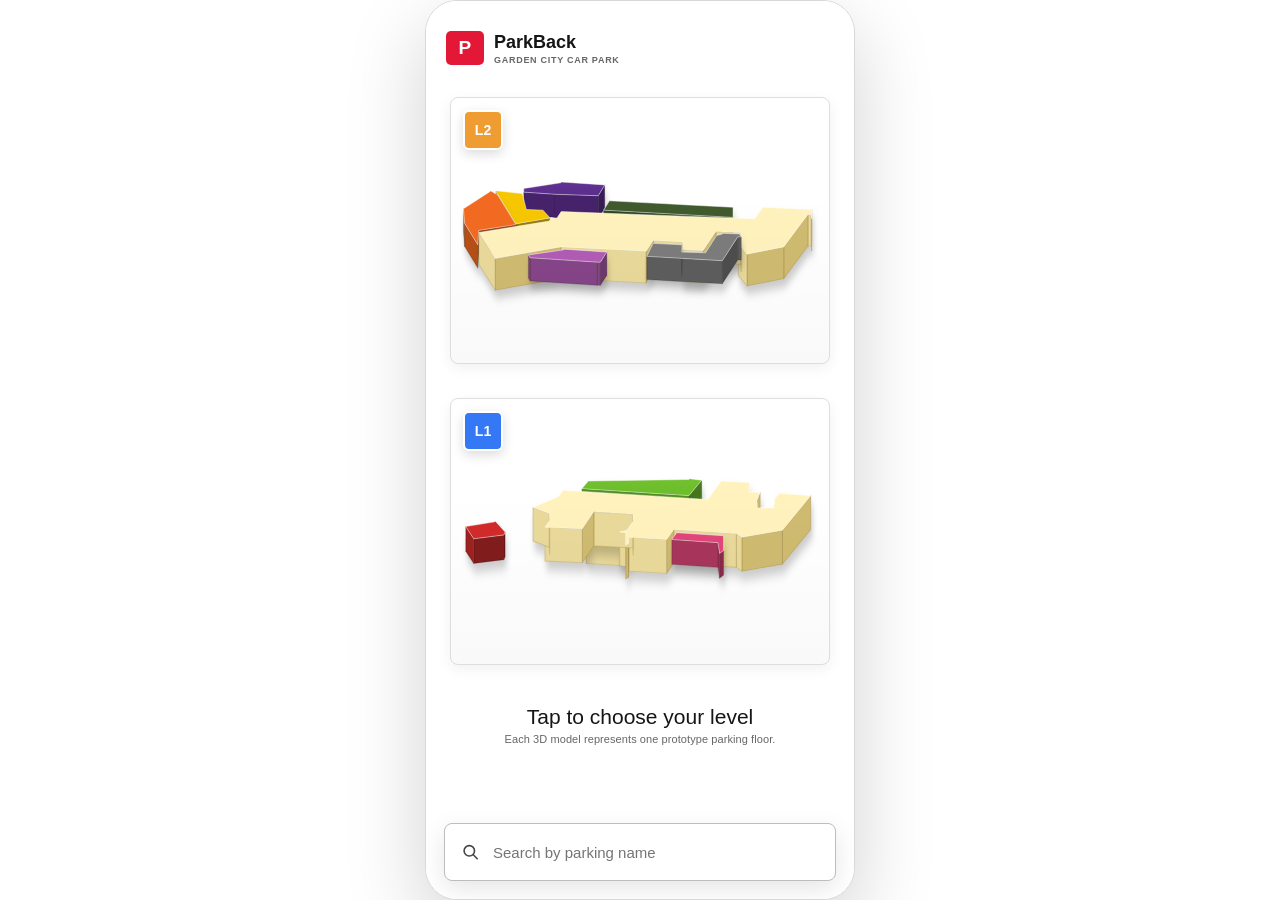
==== codex version/ParkBack_Garden_City_Prototype.html @ f260f964 "Update ParkBack Codex prototype" ====
<!doctype html>
<html lang="en">
<head>
  <meta charset="utf-8">
  <meta name="viewport" content="width=device-width, initial-scale=1, viewport-fit=cover">
  <meta name="theme-color" content="#e31837">
  <title>ParkBack — Garden City Prototype</title>
  <style>
    :root {
      --green: #161616;
      --green-2: #333333;
      --lime: #e31837;
      --ink: #161616;
      --muted: #666666;
      --paper: #ffffff;
      --map: #eeeeec;
      --card: #ffffff;
      --line: rgba(0,0,0,.13);
      --blue: #3478f6;
      --amber: #ef9d32;
      --shadow: 0 8px 24px rgba(0,0,0,.10);
      /* Tokens shared with the completed index map/model renderer. */
      --red: #e31837;
      --on-red: #ffffff;
      --ink-2: #666666;
      --ink-3: #929292;
      --sunk: #eeeeec;
      --hair: rgba(0,0,0,.16);
      --rule: #161616;
      --tap: 52px;
      --r: 5px;
      --floor: #d7d1c5;
      --floor-side-1: #c2bbad;
      --floor-side-2: #9e9687;
      --bldg: #fff7d7;
      --bldg-side-1: #eadfae;
      --bldg-side-2: #cdbf80;
      --shade: #5b5345;
      --edge: rgba(255,255,255,.65);
    }

    * { box-sizing: border-box; }
    html, body { margin: 0; min-height: 100%; }
    body {
      min-height: 100vh;
      min-height: 100dvh;
      display: grid;
      place-items: center;
      overflow: hidden;
      background: #ffffff;
      color: var(--ink);
      font-family: "Helvetica Neue", Helvetica, Arial, sans-serif;
      font-weight: 400;
      letter-spacing: .005em;
    }
    button, input { font: inherit; }
    button { color: inherit; -webkit-tap-highlight-color: transparent; }
    button:focus-visible, input:focus-visible { outline: 3px solid rgba(227,24,55,.28); outline-offset: 2px; }
    [hidden] { display: none !important; }

    .phone {
      position: relative;
      width: min(430px, 100vw);
      height: min(900px, 100vh);
      height: min(900px, 100dvh);
      overflow: hidden;
      isolation: isolate;
      border: 1px solid #d8d8d8;
      border-radius: 32px;
      background: var(--paper);
      box-shadow: 0 28px 80px rgba(0,0,0,.18);
    }

    .status-bar {
      position: absolute;
      z-index: 30;
      inset: 0 0 auto;
      height: 39px;
      padding: 11px 22px 0;
      display: flex;
      justify-content: space-between;
      color: var(--ink);
      font-size: 12px;
      font-weight: 600;
      pointer-events: none;
    }
    .status-icons { display: flex; align-items: center; gap: 6px; }
    .signal { width: 15px; height: 9px; border-left: 2px solid currentColor; border-bottom: 2px solid currentColor; transform: skew(-20deg); }
    .battery { position: relative; width: 20px; height: 10px; border: 1.5px solid currentColor; border-radius: 3px; }
    .battery::before { content: ""; position: absolute; inset: 2px; border-radius: 1px; background: currentColor; }
    .battery::after { content: ""; position: absolute; right: -3px; top: 2px; width: 2px; height: 4px; border-radius: 0 2px 2px 0; background: currentColor; }

    .view {
      position: absolute;
      inset: 0;
      opacity: 0;
      pointer-events: none;
      transform: translateX(18px);
      transition: opacity .28s ease, transform .38s cubic-bezier(.22,.8,.24,1);
    }
    .view.active, .view.is-on { z-index: 2; opacity: 1; pointer-events: auto; transform: none; }

    /* Screen 1 — the sketch's two large, stacked image divs. */
    .home-view {
      background: #ffffff;
    }
    .home-header {
      position: absolute;
      z-index: 4;
      top: 14px;
      left: 20px;
      right: 20px;
      height: 66px;
      display: flex;
      align-items: center;
      justify-content: space-between;
    }
    .brand { display: flex; align-items: center; gap: 10px; }
    .brand-mark { width: 38px; height: 34px; display: grid; place-items: center; border-radius: 5px; background: var(--lime); color: #fff; font-size: 19px; font-weight: 700; }
    .brand strong, .brand small { display: block; }
    .brand strong { color: var(--green); font-size: 18px; font-weight: 600; letter-spacing: 0; }
    .brand small { margin-top: 2px; color: var(--muted); font-size: 9px; font-weight: 600; letter-spacing: .08em; text-transform: uppercase; }
    .saved-home {
      max-width: 150px;
      padding: 7px 10px;
      overflow: hidden;
      border: 1px solid #dedede;
      border-radius: 4px;
      background: #f4f4f4;
      color: #333;
      font-size: 10px;
      font-weight: 600;
      text-overflow: ellipsis;
      white-space: nowrap;
    }

    .level-stack {
      position: absolute;
      top: 96px;
      right: 24px;
      bottom: 234px;
      left: 24px;
      display: grid;
      grid-template-rows: 1fr 1fr;
      gap: 34px;
    }
    .level-card {
      position: relative;
      min-height: 0;
      overflow: hidden;
      border: 1px solid #dedede;
      border-radius: 8px;
      background: #ffffff;
      box-shadow: 0 4px 14px rgba(0,0,0,.06);
      cursor: pointer;
      transition: transform .2s ease, border-color .2s ease, box-shadow .2s ease;
    }
    .level-card::after {
      content: "";
      position: absolute;
      inset: 0;
      background: linear-gradient(180deg, rgba(255,255,255,.25), transparent 35%, rgba(0,0,0,.025));
      pointer-events: none;
    }
    .level-card:active { transform: scale(.985); }
    .level-card.selected {
      border-color: var(--lime);
      box-shadow: 0 0 0 2px var(--lime), 0 8px 20px rgba(0,0,0,.10);
      transform: translateY(-2px);
    }
    .level-model {
      position: absolute;
      left: 0;
      width: 100%;
      overflow: visible;
      transform: translateY(0);
      transition: transform .25s ease;
    }
    .level-card[data-floor="L2"] .level-model { top: 20%; height: 64%; }
    .level-card[data-floor="L1"] .level-model { top: 17%; height: 64%; }
    .level-card:hover .level-model, .level-card.selected .level-model { transform: translateY(-3px); }
    .model-shadow { fill: rgba(0,0,0,.10); filter: blur(5px); }
    .model-slab .top { fill: var(--top); stroke: rgba(0,0,0,.20); stroke-width: 1.3; stroke-linejoin: round; vector-effect: non-scaling-stroke; }
    .model-slab .front { fill: var(--front); stroke: rgba(0,0,0,.17); stroke-width: 1.1; stroke-linejoin: round; vector-effect: non-scaling-stroke; }
    .model-slab .side { fill: var(--side); stroke: rgba(0,0,0,.17); stroke-width: 1.1; stroke-linejoin: round; vector-effect: non-scaling-stroke; }
    .model-building .top { fill: #fff2bd; stroke: rgba(157,126,34,.24); }
    .model-building .front { fill: #e9d99a; stroke: rgba(130,102,25,.22); }
    .model-building .side { fill: #cfbb70; stroke: rgba(112,86,20,.22); }
    .level-model .top { stroke: var(--edge); stroke-width: .7; stroke-linejoin: round; vector-effect: non-scaling-stroke; }
    .level-model .wall { stroke: none; }
    .level-label {
      position: absolute;
      z-index: 2;
      top: 12px;
      left: 12px;
      display: block;
    }
    .level-code { width: 40px; height: 40px; display: grid; place-items: center; border: 2px solid #fff; border-radius: 6px; color: #fff; box-shadow: 0 4px 12px rgba(0,0,0,.14); font-size: 14px; font-weight: 700; }
    .level-card[data-floor="L1"] .level-code { background: var(--blue); }
    .level-card[data-floor="L2"] .level-code { background: var(--amber); }
    .choose-copy {
      position: absolute;
      right: 24px;
      bottom: 154px;
      left: 24px;
      text-align: center;
    }
    .choose-copy strong { display: block; color: var(--green); font-size: 21px; font-weight: 500; letter-spacing: 0; }
    .choose-copy span { display: block; margin-top: 4px; color: var(--muted); font-size: 11px; }

    .search-dock {
      position: absolute;
      z-index: 8;
      right: 18px;
      bottom: calc(18px + env(safe-area-inset-bottom));
      left: 18px;
    }
    .search-box { position: relative; }
    .search-box svg { position: absolute; z-index: 2; top: 50%; left: 17px; transform: translateY(-50%); color: #444; pointer-events: none; }
    .search-box input {
      width: 100%;
      height: 58px;
      padding: 0 52px 0 48px;
      border: 1px solid #bdbdbd;
      border-radius: 8px;
      outline: 0;
      background: #fff;
      color: var(--ink);
      box-shadow: var(--shadow);
      font-size: 15px;
    }
    .search-box input:focus { border-color: var(--lime); box-shadow: 0 0 0 2px rgba(227,24,55,.14); }
    .search-box input::-webkit-search-cancel-button,
    .search-box input::-webkit-search-decoration {
      display: none;
      -webkit-appearance: none;
      appearance: none;
    }
    .clear-search {
      position: absolute;
      z-index: 3;
      top: 11px;
      right: 11px;
      width: 36px;
      height: 36px;
      border: 0;
      border-radius: 4px;
      background: #efefef;
      color: #555;
      font-size: 20px;
      cursor: pointer;
    }
    .search-results {
      position: absolute;
      right: 0;
      bottom: 68px;
      left: 0;
      display: grid;
      gap: 7px;
      padding: 9px;
      border: 1px solid #d6d6d6;
      border-radius: 8px;
      background: #fff;
      box-shadow: var(--shadow);
    }
    .search-result {
      min-height: 52px;
      padding: 8px 11px;
      display: flex;
      align-items: center;
      gap: 10px;
      border: 0;
      border-radius: 4px;
      background: #f5f5f5;
      text-align: left;
      cursor: pointer;
    }
    .result-code { width: 34px; height: 34px; display: grid; place-items: center; border-radius: 4px; color: #fff; font-size: 11px; font-weight: 700; }
    .search-result[data-floor="L1"] .result-code { background: var(--blue); }
    .search-result[data-floor="L2"] .result-code { background: var(--amber); }
    .search-result strong, .search-result small { display: block; }
    .search-result strong { font-size: 12px; }
    .search-result small { margin-top: 2px; color: var(--muted); font-size: 9px; }
    .no-result { margin: 0; padding: 12px; color: var(--muted); text-align: center; font-size: 11px; }

    /* Screen 2 — large map, floating parking info, compact confirm area. */
    .map-view { background: var(--map); }
    .map-canvas { position: absolute; inset: 0 0 104px; overflow: hidden; background: #eeeeec; }
    .map-canvas::before {
      content: "";
      position: absolute;
      inset: -25%;
      opacity: .35;
      background-image: linear-gradient(rgba(96,117,122,.17) 1px, transparent 1px), linear-gradient(90deg, rgba(96,117,122,.17) 1px, transparent 1px);
      background-size: 36px 36px;
      transform: rotate(-6deg);
    }
    .floor-plan-slot {
      position: absolute;
      z-index: 2;
      top: 130px;
      right: 18px;
      left: 18px;
      aspect-ratio: 4 / 3;
      overflow: hidden;
      border: 1px solid #c9cecc;
      border-radius: 8px;
      background: #e9e8e3;
      box-shadow: 0 8px 22px rgba(0,0,0,.10);
      height: min(390px, 45vh);
      aspect-ratio: auto !important;
    }
    .floor-plan-slot.is-plan {
      background-color: #f3f4f2;
      background-image:
        linear-gradient(rgba(130,139,137,.13) 1px, transparent 1px),
        linear-gradient(90deg, rgba(130,139,137,.13) 1px, transparent 1px),
        linear-gradient(rgba(130,139,137,.07) 1px, transparent 1px),
        linear-gradient(90deg, rgba(130,139,137,.07) 1px, transparent 1px);
      background-size: 88px 88px, 88px 88px, 22px 22px, 22px 22px;
    }
    .detail-plan.is-plan { background: #fff; }
    .floor-plan-slot.is-plan .empty, .detail-plan.is-plan .empty { display: none; }
    .floor-plan-slot > img, .detail-plan > img { position: absolute; inset: 0; width: 100%; height: 100%; object-fit: fill; }
    .floor-plan-slot .empty, .detail-plan .empty {
      position: absolute;
      inset: 0;
      padding: 14px;
      display: flex;
      flex-direction: column;
      justify-content: flex-end;
      color: #777a78;
      background-image: linear-gradient(#fff 1px, transparent 1px), linear-gradient(90deg, #fff 1px, transparent 1px);
      background-size: 26px 26px;
    }
    .floor-plan-slot .empty span, .floor-plan-slot .empty small, .detail-plan .empty span, .detail-plan .empty small { display: block; }
    .floor-plan-slot .empty span, .detail-plan .empty span { font-size: 13px; font-weight: 600; }
    .floor-plan-slot .empty small, .detail-plan .empty small { margin-top: 2px; font-size: 10px; }
    .floor-plan-slot .overlay, .detail-plan .overlay { position: absolute; inset: 0; }
    .level-note { position: absolute; z-index: 3; top: 465px; right: 18px; left: 18px; margin: 0; color: var(--muted); font-size: 11px; }

    .zone { position: absolute; border: 3px solid var(--lime); border-radius: 4px; background: rgba(227,24,55,.035); }
    .zone b { position: absolute; top: 100%; left: -3px; margin-top: 4px; padding: 3px 7px; border-radius: 3px; background: var(--lime); color: #fff; font-size: 9px; font-weight: 700; white-space: nowrap; }
    .pin { position: absolute; z-index: 6; width: 0; height: 0; }
    .pin-body { position: absolute; top: 0; left: 0; display: flex; flex-direction: column; align-items: center; transform: translate(-50%,-100%); }
    .pin-body[role="button"] { cursor: pointer; }
    .pin-head { width: 27px; height: 27px; display: grid; place-items: center; border: 4px solid #fff; border-radius: 50%; background: var(--lime); box-shadow: 0 5px 18px rgba(0,0,0,.25); }
    .pin-head::after { content: ""; width: 6px; height: 6px; border-radius: 50%; background: #fff; }
    .pin-stem { width: 0; height: 0; margin-top: -2px; border-right: 6px solid transparent; border-left: 6px solid transparent; border-top: 11px solid var(--lime); }
    .callout { position: absolute; bottom: calc(100% + 9px); left: 50%; width: 205px; padding: 8px; display: flex; align-items: center; gap: 8px; transform: translateX(-50%); border: 1px solid #ccc; border-radius: 7px; background: #fff; box-shadow: var(--shadow); text-align: left; }
    .callout::after { content: ""; position: absolute; bottom: -6px; left: 50%; width: 10px; height: 10px; transform: translateX(-50%) rotate(45deg); border-right: 1px solid #ccc; border-bottom: 1px solid #ccc; background: #fff; }
    .callout.to-right { left: 0; transform: none; } .callout.to-right::after { left: 8px; transform: rotate(45deg); }
    .callout.to-left { right: 0; left: auto; transform: none; } .callout.to-left::after { right: 8px; left: auto; transform: rotate(45deg); }
    .callout.tight { width: auto; padding: 5px 10px; white-space: nowrap; }
    .callout b, .callout small { display: block; } .callout b { font-size: 12px; font-weight: 600; } .callout small { color: var(--muted); font-size: 9px; }
    .thumb { width: 46px; height: 46px; flex: none; padding: 3px; display: grid; place-items: center; overflow: hidden; border: 1px solid #d3d3d3; border-radius: 5px; background: #eee; color: #777; text-align: center; font-size: 8px; line-height: 1.15; }
    .thumb img { width: 100%; height: 100%; object-fit: cover; }
    .pin-body.drop { animation: indexPinDrop .5s cubic-bezier(.2,.7,.3,1.15) both; }
    @keyframes indexPinDrop { from { opacity: 0; transform: translate(-50%,-170%); } to { opacity: 1; transform: translate(-50%,-100%); } }
    .map-art { position: absolute; width: 650px; height: 650px; top: 47%; left: 50%; transform: translate(-50%,-50%) rotate(-5deg); filter: drop-shadow(0 15px 30px rgba(34,54,60,.13)); }
    .road { fill: none; stroke: #fff; stroke-width: 72; stroke-linecap: round; stroke-linejoin: round; }
    .road-line { fill: none; stroke: #bec9cd; stroke-width: 2; stroke-dasharray: 11 10; }
    .building { fill: #f8f9f8; stroke: #b9c5c8; stroke-width: 2; }
    .bay { stroke: #abb9bd; stroke-width: 2; }
    .map-copy { fill: #65777c; font-size: 14px; font-weight: 600; letter-spacing: .05em; }
    .landmark { fill: var(--green); }
    .landmark-copy { fill: #fff; font-size: 13px; font-weight: 700; }
    .floor-layer { transition: opacity .25s ease; }
    [data-floor="L1"] .l2-layer, [data-floor="L2"] .l1-layer { opacity: 0; }

    .map-top {
      position: absolute;
      z-index: 8;
      top: 16px;
      right: 15px;
      left: 15px;
      display: flex;
      align-items: center;
      justify-content: space-between;
    }
    .round-button {
      width: 45px;
      height: 45px;
      display: grid;
      place-items: center;
      border: 1px solid #d2d2d2;
      border-radius: 50%;
      background: #fff;
      box-shadow: 0 4px 12px rgba(0,0,0,.10);
      cursor: pointer;
    }
    .map-top-right { display: flex; align-items: center; gap: 9px; }
    .floor-switch { display: flex; gap: 3px; padding: 4px; border: 1px solid #d2d2d2; border-radius: 7px; background: #fff; box-shadow: 0 4px 12px rgba(0,0,0,.10); }
    .floor-switch button { width: 48px; height: 35px; border: 0; border-radius: 4px; background: transparent; color: var(--muted); font-size: 12px; font-weight: 700; cursor: pointer; }
    .floor-switch button.selected { background: var(--green); color: #fff; }
    .floor-switch button[aria-pressed="true"] { background: var(--green); color: #fff; }
    .round-button.locating { background: var(--lime); color: #fff; animation: locate .75s ease-in-out infinite alternate; }
    @keyframes locate { to { transform: scale(1.08); box-shadow: 0 0 0 8px rgba(227,24,55,.16), 0 4px 12px rgba(0,0,0,.12); } }

    .map-floor-title {
      position: absolute;
      z-index: 3;
      top: 82px;
      left: 19px;
      color: rgba(0,0,0,.82);
    }
    .map-floor-title small { display: block; font-size: 9px; font-weight: 700; letter-spacing: .12em; text-transform: uppercase; }
    .map-floor-title strong { display: block; margin-top: 2px; font-size: 24px; font-weight: 500; letter-spacing: 0; }

    .gps-area { position: absolute; z-index: 5; left: 55%; top: 42%; width: 112px; height: 112px; transform: translate(-50%,-50%); border: 2px dashed rgba(52,120,246,.58); border-radius: 50%; background: rgba(52,120,246,.12); animation: breathe 2.4s ease-in-out infinite; }
    [data-floor="L2"] .gps-area { left: 64%; top: 37%; border-color: rgba(239,157,50,.65); background: rgba(239,157,50,.14); }
    @keyframes breathe { 50% { transform: translate(-50%,-50%) scale(1.1); opacity: .75; } }
    .gps-dot { position: absolute; z-index: 6; left: 55%; top: 42%; width: 28px; height: 28px; padding: 0; transform: translate(-50%,-50%); border: 5px solid #fff; border-radius: 50%; background: var(--blue); box-shadow: 0 5px 18px rgba(27,64,113,.35); cursor: pointer; }
    [data-floor="L2"] .gps-dot { left: 64%; top: 37%; background: var(--amber); }
    .gps-dot.drop { animation: pinDrop .5s cubic-bezier(.2,.7,.3,1.15) both; }
    @keyframes pinDrop { from { opacity: 0; transform: translate(-50%,-145%); } to { opacity: 1; transform: translate(-50%,-50%); } }

    .parking-zone {
      position: absolute;
      z-index: 4;
      border: 3px solid var(--lime);
      border-radius: 4px;
      background: rgba(227,24,55,.035);
      pointer-events: none;
    }
    .parking-zone span {
      position: absolute;
      top: 100%;
      left: -3px;
      margin-top: 4px;
      padding: 3px 7px;
      border-radius: 3px;
      background: var(--lime);
      color: #fff;
      font-size: 9px;
      font-weight: 700;
      white-space: nowrap;
    }

    .parking-card {
      position: absolute;
      z-index: 8;
      right: 18px;
      bottom: 126px;
      left: 18px;
      min-height: 108px;
      padding: 14px;
      display: grid;
      grid-template-columns: 76px 1fr 26px;
      align-items: center;
      gap: 12px;
      border: 1px solid #d4d4d4;
      border-radius: 8px;
      background: #fff;
      box-shadow: 0 6px 18px rgba(0,0,0,.10);
      text-align: left;
      cursor: pointer;
    }
    .cue-image { width: 76px; height: 76px; padding: 7px; display: grid; place-items: center; border-radius: 5px; background: linear-gradient(145deg, #d7e3ff, var(--blue)); color: #fff; text-align: center; }
    [data-floor="L2"] .cue-image { background: linear-gradient(145deg, #ffe1ad, var(--amber)); color: #6c3c00; }
    .cue-image strong { display: block; font-size: 18px; }
    .cue-image small { display: block; margin-top: 2px; font-size: 7px; font-weight: 700; line-height: 1.15; text-transform: uppercase; }
    .parking-copy .overline { display: block; color: var(--green); font-size: 17px; font-weight: 700; letter-spacing: 0; text-transform: uppercase; }
    .card-arrow { color: #66746f; font-size: 28px; }
    .details-link { display: inline-block; margin-top: 8px; color: var(--muted); font-size: 11px; font-weight: 600; text-decoration: underline; text-underline-offset: 3px; }

    .save-bar {
      position: absolute;
      z-index: 10;
      right: 0;
      bottom: 0;
      left: 0;
      min-height: 105px;
      padding: 12px 18px calc(18px + env(safe-area-inset-bottom));
      display: grid;
      grid-template-columns: 1fr auto;
      align-items: center;
      gap: 13px;
      border-top: 1px solid #d9d9d9;
      background: #fff;
      box-shadow: 0 -6px 20px rgba(0,0,0,.07);
    }
    .save-bar strong { display: block; color: var(--green); font-size: 13px; line-height: 1.25; }
    .confirm-button { min-width: 122px; height: 52px; padding: 0 17px; border: 0; border-radius: 5px; background: var(--lime); color: #fff; box-shadow: none; font-size: 13px; font-weight: 700; cursor: pointer; }
    .confirm-button:active { transform: scale(.98); }

    /* Screen 3 — one large detail-plan div, then the tips list. */
    .details-view { z-index: 20; background: #f5f5f5; transform: translateY(100%); opacity: 1; transition: transform .42s cubic-bezier(.22,.8,.24,1); }
    .details-view.active, .details-view.is-on { z-index: 20; opacity: 1; pointer-events: auto; transform: none; }
    .details-header {
      height: 72px;
      padding: 14px 18px 12px;
      display: flex;
      align-items: center;
      justify-content: space-between;
      border-bottom: 1px solid var(--line);
      background: #fff;
    }
    .details-heading { min-width: 0; }
    .details-heading small { display: block; color: var(--muted); font-size: 8px; font-weight: 700; letter-spacing: .12em; text-transform: uppercase; }
    .details-heading strong { display: block; margin-top: 3px; overflow: hidden; color: var(--green); font-size: 19px; font-weight: 500; letter-spacing: 0; text-overflow: ellipsis; white-space: nowrap; }
    .details-body { height: calc(100% - 72px); overflow-y: auto; padding: 15px 16px calc(25px + env(safe-area-inset-bottom)); }
    .detail-plan {
      position: relative;
      width: 100%;
      aspect-ratio: 4 / 3;
      overflow: hidden;
      border: 1px solid #c9cecc;
      border-radius: 8px;
      background: #e9e8e3;
      box-shadow: 0 8px 22px rgba(0,0,0,.10);
      height: min(470px, 55vh);
      aspect-ratio: auto !important;
    }
    .detail-landmark { position: absolute; z-index: 2; top: 20%; right: 13%; padding: 10px 13px; border-radius: 4px; background: var(--green); color: #fff; font-size: 11px; font-weight: 700; }
    .detail-pin-area { position: absolute; z-index: 2; top: 42%; left: 53%; width: 78px; height: 78px; transform: translate(-50%,-50%); border: 2px dashed rgba(52,120,246,.6); border-radius: 50%; background: rgba(52,120,246,.13); }
    [data-detail-floor="L2"] .detail-pin-area { top: 38%; left: 62%; border-color: rgba(239,157,50,.68); background: rgba(239,157,50,.14); }
    .detail-pin { position: absolute; inset: 24px; border: 5px solid #fff; border-radius: 50%; background: var(--blue); box-shadow: 0 5px 14px rgba(30,62,84,.25); }
    [data-detail-floor="L2"] .detail-pin { background: var(--amber); }
    .placeholder-note { position: absolute; z-index: 3; right: 10%; bottom: 10%; left: 10%; padding: 14px; border-radius: 5px; background: #fff; box-shadow: 0 6px 18px rgba(0,0,0,.10); text-align: center; }
    .placeholder-note strong, .placeholder-note span { display: block; }
    .placeholder-note strong { color: var(--green); font-size: 13px; }
    .placeholder-note span { margin-top: 4px; color: var(--muted); font-size: 9px; line-height: 1.4; }
    .tips-title { margin: 17px 3px 8px; color: var(--muted); font-size: 9px; font-weight: 700; letter-spacing: .11em; text-transform: uppercase; }
    .tips-list { display: grid; gap: 9px; margin: 0; padding: 0; list-style: none; }
    .tips-list li { min-height: 67px; padding: 10px 12px; display: grid; grid-template-columns: 52px 1fr; align-items: center; gap: 11px; border: 1px solid var(--line); border-radius: 6px; background: #fff; }
    .tips-list li b, .tips-list li small { display: block; }
    .tips-list li b { font-size: 12px; }
    .tips-list li small { margin-top: 3px; color: var(--muted); font-size: 9px; line-height: 1.35; }
    .tip-row { min-height: 67px; padding: 10px 12px; display: grid; grid-template-columns: 52px 1fr; align-items: center; gap: 11px; border: 1px solid var(--line); border-radius: 6px; background: #fff; }
    .tip-number { width: 39px; height: 39px; display: grid; place-items: center; border-radius: 4px; background: #f0f0f0; color: var(--lime); font-size: 11px; font-weight: 700; }
    .tip-row strong, .tip-row span { display: block; }
    .tip-row strong { font-size: 12px; }
    .tip-row span { margin-top: 3px; color: var(--muted); font-size: 9px; line-height: 1.35; }
    .found-button { width: 100%; min-height: 52px; margin-top: 16px; border: 0; border-radius: 5px; background: var(--green); color: #fff; font-size: 13px; font-weight: 700; cursor: pointer; }
    .found-button:active { transform: scale(.985); }

    /* The completed index maps are rendered into these Codex plan slots. */
    .planmap, .baymap { display: block; width: 100%; height: 100%; touch-action: none; cursor: grab; }
    .planmap.is-zoomed, .baymap.is-zoomed { cursor: move; }
    .pm { fill: #fff7d7; stroke: #d8ca91; stroke-width: 1.6; stroke-linejoin: round; vector-effect: non-scaling-stroke; }
    .pa { fill: #555; font-weight: 700; letter-spacing: .02em; pointer-events: none; }
    .ps { fill: #8a8a8a; font-weight: 600; letter-spacing: .08em; text-transform: uppercase; pointer-events: none; }
    .pz { cursor: pointer; -webkit-tap-highlight-color: transparent; }
    .pz-fill { fill: var(--pc); fill-opacity: .58; stroke: var(--pc); stroke-opacity: 1; stroke-linejoin: round; transition: fill-opacity .18s; }
    .pz-tag { fill: #fff; stroke: rgba(0,0,0,.62); paint-order: stroke fill; font-weight: 700; pointer-events: none; }
    .pz:hover .pz-fill, .pz:focus-visible .pz-fill { fill-opacity: .74; }
    .pz:focus, .pz:focus-visible, .bay:focus, .bay:focus-visible { outline: none; }
    .pz.is-mine .pz-fill { stroke: var(--red); stroke-opacity: 1; fill-opacity: .68; }
    .pz.is-detected .pz-fill { stroke: var(--red); stroke-opacity: 1; fill-opacity: .68; }
    @keyframes zonePop { 0% { transform: scale(1); } 36% { transform: scale(1.05); } 100% { transform: scale(1); } }
    .pz.is-tapped { animation: zonePop .34s cubic-bezier(.3,.85,.3,1) both; transform-box: fill-box; transform-origin: 50% 50%; }
    .bay-ground { fill: var(--pc); fill-opacity: .16; stroke: var(--pc); stroke-opacity: .85; stroke-width: 2; stroke-linejoin: round; vector-effect: non-scaling-stroke; }
    .bay { fill: #fff; fill-opacity: .68; stroke: #777; stroke-opacity: .6; stroke-width: .7; vector-effect: non-scaling-stroke; cursor: pointer; }
    .bay:hover, .bay:focus-visible { fill: #555; fill-opacity: .36; }
    .bay.is-car { fill: var(--red); fill-opacity: .92; stroke: var(--red); stroke-opacity: 1; }
    .hereme { pointer-events: none; }
    .here-acc { fill: #2e5bd9; fill-opacity: .12; stroke: #2e5bd9; stroke-opacity: .35; stroke-width: 1.5; vector-effect: non-scaling-stroke; }
    .here-dot { fill: #2e5bd9; stroke: #fff; }
    .carmark { pointer-events: none; }
    .carmark-halo { fill: var(--red); opacity: .16; }
    .carmark-dot { fill: var(--red); stroke: #fff; }
    .carmark-eye { fill: #fff; }
    .auto-locate { pointer-events: none; }
    .auto-locate-area { fill: #2e5bd9; fill-opacity: .12; stroke: #2e5bd9; stroke-opacity: .48; stroke-width: 1.5; stroke-dasharray: 5 4; vector-effect: non-scaling-stroke; }
    .auto-locate-halo { fill: var(--red); opacity: .18; }
    .auto-locate-head { fill: var(--red); stroke: #fff; filter: drop-shadow(0 3px 4px rgba(0,0,0,.32)); }
    .auto-locate-eye { fill: #fff; }
    .saved-focus-ring { fill: var(--red); fill-opacity: .10; stroke: var(--red); stroke-opacity: .72; stroke-width: 2; stroke-dasharray: 6 5; vector-effect: non-scaling-stroke; transform-box: fill-box; transform-origin: center; animation: savedFocus 1.8s ease-in-out infinite; }
    @keyframes savedFocus { 50% { transform: scale(1.16); opacity: .58; } }
    .map-accuracy { position: absolute; z-index: 4; right: 10px; bottom: 10px; padding: 6px 9px; border: 1px solid rgba(0,0,0,.12); border-radius: 999px; background: rgba(255,255,255,.90); color: #444; box-shadow: 0 3px 10px rgba(0,0,0,.10); font-size: 9px; font-weight: 700; letter-spacing: .02em; pointer-events: none; }
    .map-zoom-controls { position: absolute; z-index: 6; bottom: 10px; left: 10px; display: flex; overflow: hidden; border: 1px solid rgba(0,0,0,.16); border-radius: 6px; background: rgba(255,255,255,.94); box-shadow: 0 3px 10px rgba(0,0,0,.10); }
    .map-zoom-controls button { min-width: 34px; height: 32px; padding: 0 9px; border: 0; border-right: 1px solid rgba(0,0,0,.12); background: transparent; color: #222; font-size: 16px; font-weight: 700; cursor: pointer; }
    .map-zoom-controls button:last-child { border-right: 0; font-size: 9px; letter-spacing: .04em; text-transform: uppercase; }
    .map-zoom-controls button:active { background: #e8e8e8; }
    .detail-hint { position: absolute; z-index: 4; right: 10px; bottom: 10px; left: 10px; padding: 7px 10px; border: 1px solid rgba(0,0,0,.12); border-radius: 5px; background: rgba(255,255,255,.92); color: #333; box-shadow: 0 3px 10px rgba(0,0,0,.10); font-size: 10px; font-weight: 700; text-align: center; pointer-events: none; }
    .detail-draft-pin { pointer-events: none; }
    .detail-draft-ring { fill: #2e5bd9; fill-opacity: .10; stroke: #2e5bd9; stroke-opacity: .46; stroke-width: 1.5; stroke-dasharray: 5 4; vector-effect: non-scaling-stroke; }
    .detail-draft-halo { fill: var(--red); opacity: .16; }
    .detail-draft-head { fill: var(--red); stroke: #fff; }
    .detail-draft-eye { fill: #fff; }
    @keyframes carLand { 0% { transform: scale(2.4); opacity: 0; } 60% { transform: scale(.92); opacity: 1; } 100% { transform: scale(1); opacity: 1; } }
    .carmark.drop { animation: carLand .5s cubic-bezier(.2,.7,.3,1.2) both; transform-box: fill-box; transform-origin: 50% 50%; }
    .sr-only { position: absolute !important; width: 1px !important; height: 1px !important; margin: -1px !important; padding: 0 !important; overflow: hidden !important; clip-path: inset(50%) !important; white-space: nowrap !important; border: 0 !important; }

    .ask { position: absolute; inset: 0; z-index: 60; display: flex; align-items: flex-end; padding: 16px; background: rgba(10,11,12,.42); opacity: 0; transition: opacity .2s ease; }
    .ask.is-on { opacity: 1; }
    .ask-card { width: 100%; padding: 22px; border-radius: 12px; background: #fff; box-shadow: 0 12px 40px rgba(0,0,0,.28); transform: translateY(14px); transition: transform .24s cubic-bezier(.2,.75,.25,1); }
    .ask.is-on .ask-card { transform: none; }
    .ask-title { margin: 0; font-size: 19px; font-weight: 700; }
    .ask-where { margin: 8px 0 22px; color: var(--muted); font-size: 14px; }
    .ask-row { display: flex; gap: 10px; }
    .btn-ghost, .btn-solid { flex: 1; min-height: 52px; padding: 10px; border: 0; border-radius: 5px; font-size: 13px; font-weight: 700; cursor: pointer; }
    .btn-ghost { background: #ededed; color: var(--ink); }
    .btn-solid { background: var(--lime); color: #fff; }

    .finding-overlay {
      position: absolute;
      z-index: 45;
      inset: 0;
      display: grid;
      place-content: center;
      justify-items: center;
      gap: 18px;
      background: #fff;
      opacity: 0;
      pointer-events: none;
      transition: opacity .24s ease;
    }
    .finding-overlay.show, .finding-overlay.is-on { opacity: 1; pointer-events: auto; }
    .finding-beacon { width: 34px; height: 34px; border-radius: 50%; background: var(--lime); animation: findingBeat 1s ease-in-out infinite; }
    .finding-overlay p { margin: 0; font-size: 17px; font-weight: 500; }
    @keyframes findingBeat { 0%, 100% { opacity: .5; transform: scale(.68); } 50% { opacity: 1; transform: scale(1); } }

    .toast {
      position: absolute;
      z-index: 50;
      right: auto;
      bottom: 118px;
      left: 50%;
      max-width: calc(100% - 36px);
      padding: 10px 14px;
      overflow: hidden;
      border-radius: 5px;
      background: #161616;
      color: #fff;
      box-shadow: var(--shadow);
      font-size: 11px;
      font-weight: 600;
      text-overflow: ellipsis;
      white-space: nowrap;
      opacity: 0;
      pointer-events: none;
      transform: translate(-50%, 12px);
      transition: .2s ease;
    }
    .toast.show { opacity: 1; transform: translate(-50%,0); }

    @media (max-width: 520px) {
      body { background: var(--paper); }
      .phone { width: 100vw; height: 100vh; height: 100dvh; border: 0; border-radius: 0; box-shadow: none; }
    }
    @media (max-height: 740px) {
      .home-header { top: 10px; height: 56px; }
      .level-stack { top: 92px; bottom: 198px; gap: 26px; }
      .level-card { border-radius: 8px; }
      .choose-copy { bottom: 127px; }
      .choose-copy strong { font-size: 17px; }
      .search-box input { height: 54px; }
      .parking-card { bottom: 114px; min-height: 102px; }
      .save-bar { min-height: 94px; }
      .detail-plan { min-height: 360px; }
    }
    @media (prefers-reduced-motion: reduce) {
      *, *::before, *::after { animation: none !important; transition: none !important; }
    }
  </style>
</head>
<body>
  <main class="phone" id="prototype" data-floor="L1" aria-label="ParkBack mobile prototype">
    <section class="view screen home-view is-on" id="home" aria-label="Choose parking level">
      <header class="home-header">
        <div class="brand"><span class="brand-mark">P</span><span><strong>ParkBack</strong><small>Garden City car park</small></span></div>
        <span class="saved-home" id="savedHome" hidden>Saved · L1</span>
      </header>

      <div class="level-stack" role="group" aria-label="Choose a parking level">
        <button class="level-card" type="button" data-floor="L2" aria-pressed="false">
          <svg class="level-model" data-model-floor="L2" viewBox="-35 155 1060 235" preserveAspectRatio="none" role="img" aria-label="Level 2 BIG W floor, assembled from the reference sign proportions"></svg>
          <span class="level-label"><span class="level-code">L2</span></span>
        </button>
        <button class="level-card" type="button" data-floor="L1" aria-pressed="false">
          <svg class="level-model" data-model-floor="L1" viewBox="55 330 950 220" preserveAspectRatio="none" role="img" aria-label="Level 1 floor above You Are Here, assembled from the reference sign proportions"></svg>
          <span class="level-label"><span class="level-code">L1</span></span>
        </button>
      </div>

      <div class="choose-copy"><strong>Tap to choose your level</strong><span>Each 3D model represents one prototype parking floor.</span></div>

      <div class="search-dock">
        <div class="search-results" id="searchResults" role="listbox" aria-label="Parking search results" hidden>
          <button class="search-result" type="button" data-floor="L1"><span class="result-code">L1</span><span><strong>Level 1 · P6 Pink</strong><small>Nearby Entry 1 · Coles</small></span></button>
          <button class="search-result" type="button" data-floor="L2"><span class="result-code">L2</span><span><strong>Level 2 · P22 Olive</strong><small>Nearby BIG W</small></span></button>
          <p class="no-result" id="noResult" hidden>No L1 or L2 match. Try “park”, “L1” or “L2”.</p>
        </div>
        <div class="search-box">
          <svg width="19" height="19" viewBox="0 0 24 24" aria-hidden="true"><circle cx="10.5" cy="10.5" r="6.6" fill="none" stroke="currentColor" stroke-width="2"/><path d="m15.5 15.5 5 5" fill="none" stroke="currentColor" stroke-width="2" stroke-linecap="round"/></svg>
          <input id="parkingSearch" type="search" placeholder="Search by parking name" aria-label="Search parking by floor, zone or landmark" autocomplete="off">
          <button class="clear-search" id="clearSearch" type="button" aria-label="Clear parking search" hidden>×</button>
        </div>
      </div>
      <div id="deckhost" hidden></div>
      <p id="deck-plate" hidden></p>
    </section>

    <section class="view screen map-view" id="level" aria-label="Selected floor map" aria-hidden="true">
      <div class="map-canvas">
        <i class="sr-only" id="level-swatch"></i>
        <div class="map-floor-title"><small>Parking floor plan</small><strong id="level-title" tabindex="-1">Level 1</strong></div>
        <p class="sr-only" id="level-sub"></p>
        <div class="floor-plan-slot planbox" id="level-plan" aria-label="Level 1 floor plan">
          <img alt="" hidden>
          <div class="empty"></div>
          <div class="overlay" id="level-overlay"></div>
          <div class="map-zoom-controls" aria-label="Map zoom controls">
            <button id="mapZoomIn" type="button" aria-label="Zoom in">+</button>
            <button id="mapZoomOut" type="button" aria-label="Zoom out">−</button>
            <button id="mapZoomAll" type="button" aria-label="Show the complete floor plan">All</button>
          </div>
          <span class="map-accuracy" id="mapAccuracy">Approximate GPS area · 5–10 m</span>
        </div>
        <p class="sr-only" id="level-note"></p>
      </div>

      <div class="map-top">
        <button class="round-button" id="backHome" data-back="home" type="button" aria-label="Back to level selection"><svg width="22" height="22" viewBox="0 0 24 24" aria-hidden="true"><path d="m15 5-7 7 7 7" fill="none" stroke="currentColor" stroke-width="2.2" stroke-linecap="round" stroke-linejoin="round"/></svg></button>
        <div class="map-top-right">
          <div class="floor-switch seg" aria-label="Switch parking level"><button type="button" data-level="L1" aria-pressed="false">L1</button><button type="button" data-level="L2" aria-pressed="false">L2</button></div>
          <button class="round-button" id="locateButton" type="button" aria-label="Show simulated location"><svg width="20" height="20" viewBox="0 0 24 24" aria-hidden="true"><circle cx="12" cy="12" r="5" fill="none" stroke="currentColor" stroke-width="2"/><circle cx="12" cy="12" r="2" fill="currentColor"/><path d="M12 2v3m0 14v3M2 12h3m14 0h3" fill="none" stroke="currentColor" stroke-width="2" stroke-linecap="round"/></svg></button>
        </div>
      </div>

      <button class="parking-card" id="parkingInfo" type="button" aria-label="Open parking details">
        <span class="cue-image"><span><strong id="cueMark">P6</strong><small>Cue photo<br>placeholder</small></span></span>
        <span class="parking-copy"><span class="overline">Tip</span><span class="details-link">Check details</span></span>
        <span class="card-arrow" aria-hidden="true">›</span>
      </button>

      <div class="save-bar"><strong>Save your parking location</strong><button class="confirm-button" id="confirmButton" type="button">Confirm</button></div>
    </section>

    <section class="view screen details-view" id="detail" aria-label="Parking details" aria-hidden="true">
      <header class="details-header">
        <button class="round-button" id="backDetails" data-back="level" type="button" aria-label="Back to floor map"><svg width="22" height="22" viewBox="0 0 24 24" aria-hidden="true"><path d="m15 5-7 7 7 7" fill="none" stroke="currentColor" stroke-width="2.2" stroke-linecap="round" stroke-linejoin="round"/></svg></button>
        <div class="details-heading"><small>Parking details</small><strong id="detail-title" tabindex="-1">P6 Pink</strong></div>
        <span style="width:45px" aria-hidden="true"></span>
      </header>
      <div class="details-body" id="detailsBody" data-detail-floor="L1">
        <i class="sr-only" id="detail-swatch"></i>
        <p class="sr-only" id="detail-sub"></p>
        <div class="detail-plan planbox" id="detail-plan" aria-label="Detailed parking bay map">
          <img alt="" hidden>
          <div class="empty"></div>
          <div class="overlay" id="detail-overlay"></div>
          <span class="detail-hint" id="detailHint">Tap a parking bay to refine the pin</span>
        </div>
        <p class="tips-title">Environmental cues</p>
        <ul class="tips-list tips" id="detail-tips"></ul>
        <button class="found-button" id="foundButton" data-back="home" data-reset="1" type="button">I found my car</button>
      </div>
    </section>

    <div class="finding-overlay" id="locating" hidden role="status" aria-live="polite">
      <span class="finding-beacon beacon" aria-hidden="true"></span>
      <p>Finding your car…</p>
    </div>

    <div class="ask" id="ask" hidden role="dialog" aria-modal="true" aria-labelledby="ask-title">
      <div class="ask-card">
        <p class="ask-title" id="ask-title">Did you park here?</p>
        <p class="ask-where" id="ask-where"></p>
        <div class="ask-row">
          <button class="btn-ghost" id="ask-no" type="button">Not here</button>
          <button class="btn-solid" id="ask-yes" type="button">Yes, my car is here</button>
        </div>
      </div>
    </div>

    <div class="toast" id="toast" role="status" aria-live="polite">Location saved</div>
  </main>

  <script>
    (function () {
      var STORAGE_KEY = "parkback-prototype-location";
      var currentFloor = "L1";
      var savedRecord = null;
      var selectTimer = null;
      var finding = false;

      /* Exact top-face coordinates traced from the supplied Garden City reference sign.
         L1 is the Coles/Myer layer immediately above “You Are Here”.
         L2 is the BIG W layer. Every entry is rendered as its own extruded 3D slab. */
      var referenceShapes = [
        { id: "P15", floor: "L2", colour: "#F26B21", points: "76 210,96 216,147 257,43 265,40 285,3 255,0 235,75 211" },
        { id: "P17", floor: "L2", colour: "#F6C700", points: "91 210,165 214,176 236,223 237,243 248,147 256,91 211" },
        { id: "P11", floor: "L2", colour: "#5B2D8E", points: "274 198,396 202,378 217,257 215,169 212,169 207,273 199" },
        { id: "P22", floor: "L2", colour: "#3F5A2E", points: "409 224,756 233,756 247,393 237,408 225" },
        { id: "B2", floor: "L2", building: true, colour: "#F7F4EC", points: "839 233,977 236,976 249,975 243,966 243,898 288,795 298,771 284,779 278,777 268,708 267,672 293,614 292,615 281,532 279,512 294,273 288,89 304,43 268,241 252,245 247,261 249,274 239,817 249,838 234" },
        { id: "P10", floor: "L2", colour: "#B15CB5", points: "282 291,402 295,384 309,374 309,187 303,182 299,281 292" },
        { id: "P7", floor: "L2", colour: "#7C7C7C", points: "727 269,774 270,779 274,769 274,726 307,514 301,532 283,613 285,612 295,679 296,710 272,726 270" },

        { id: "P21", floor: "L1", colour: "#6DBE2B", points: "654 375,685 377,653 397,384 388,400 378,653 376" },
        { id: "B3", floor: "L1", building: true, colour: "#F7F4EC", points: "734 378,805 380,805 392,832 393,824 403,825 413,866 413,869 400,882 394,959 397,888 442,786 451,772 446,615 441,597 454,502 451,501 459,494 461,494 445,479 444,497 442,513 430,512 421,414 418,385 440,291 438,303 429,302 420,261 412,326 398,337 390,700 402,733 379" },
        { id: "P13", floor: "L1", building: true, colour: "#FFF2BD", points: "422 421,520 425,489 444,395 441,421 422" },
        { id: "P14", floor: "L1", colour: "#D12B2B", points: "166 430,191 444,188 448,112 453,92 437,165 431" },
        { id: "P6", floor: "L1", colour: "#E0457B", points: "622 445,740 449,740 468,730 472,726 458,610 454,621 446" }
      ];

      function parseReferencePoints(value) {
        return value.split(",").map(function (pair) {
          return pair.trim().split(/\s+/).map(Number);
        });
      }

      function shade(hex, amount) {
        var number = parseInt(hex.slice(1), 16);
        var red = (number >> 16) & 255;
        var green = (number >> 8) & 255;
        var blue = number & 255;
        var mix = function (channel) { return Math.round(channel * (1 - amount)); };
        return "rgb(" + mix(red) + "," + mix(green) + "," + mix(blue) + ")";
      }

      function slabMarkup(shape, shadowId) {
        var points = parseReferencePoints(shape.points);
        var area = 0;
        var height = shape.building ? 44 : 32;
        var front = shape.building ? "#E9D99A" : shade(shape.colour, .25);
        var side = shape.building ? "#CFBB70" : shade(shape.colour, .38);

        points.forEach(function (point, index) {
          var next = points[(index + 1) % points.length];
          area += point[0] * next[1] - next[0] * point[1];
        });
        if (area < 0) points.reverse();

        var walls = "";
        points.forEach(function (point, index) {
          var next = points[(index + 1) % points.length];
          if (next[0] - point[0] < 0) {
            var wallClass = next[1] > point[1] ? "side" : "front";
            walls += "<polygon class=\"" + wallClass + "\" points=\"" +
              point[0] + "," + point[1] + " " + next[0] + "," + next[1] + " " +
              next[0] + "," + (next[1] + height) + " " + point[0] + "," + (point[1] + height) + "\"/>";
          }
        });

        return "<g class=\"model-slab" + (shape.building ? " model-building" : "") +
          "\" data-zone=\"" + shape.id + "\" filter=\"url(#" + shadowId + ")\" style=\"--top:" +
          shape.colour + ";--front:" + front + ";--side:" + side + "\">" + walls +
          "<polygon class=\"top\" points=\"" + points.map(function (point) { return point.join(","); }).join(" ") + "\"/></g>";
      }

      function renderReferenceModels() {
        Array.prototype.forEach.call(document.querySelectorAll("[data-model-floor]"), function (svg) {
          var floor = svg.getAttribute("data-model-floor");
          var shadowId = "reference-shadow-" + floor;
          var shapes = referenceShapes.filter(function (shape) { return shape.floor === floor; });
          shapes.sort(function (a, b) {
            var aMax = Math.max.apply(null, parseReferencePoints(a.points).map(function (point) { return point[1]; }));
            var bMax = Math.max.apply(null, parseReferencePoints(b.points).map(function (point) { return point[1]; }));
            return aMax - bMax;
          });
          svg.innerHTML = "<defs><filter id=\"" + shadowId + "\" x=\"-15%\" y=\"-25%\" width=\"140%\" height=\"185%\"><feDropShadow dx=\"4\" dy=\"11\" stdDeviation=\"7\" flood-color=\"#000\" flood-opacity=\".20\"/></filter></defs>" +
            shapes.map(function (shape) { return slabMarkup(shape, shadowId); }).join("");
          });
      }

      /* Keep the original two full-floor models on the home screen. The synced
         index app below is responsible only for the screens after selection. */
      renderReferenceModels();
      return;

      var floorData = {
        L1: {
          level: "Level 1", carpark: "P6 Pink", cue: "Nearby Entry 1", mark: "P6", landmark: "COLES",
          planImage: "", detailImage: "",
          zoneLabel: "P6 Pink", mapPin: { x: 62, y: 60 }, mapZone: { x: 46, y: 42, w: 32, h: 27 }, detailPin: { x: 44, y: 58 },
          tipOneTitle: "Nearby: Entry 1", tipOneText: "Closest way into the centre.",
          tipTwoTitle: "Landmark: Coles", tipTwoText: "Your row is next to the Coles entrance.",
          tips: [
            { title: "Nearby: Entry 1", note: "Closest way into the centre", image: "", alt: "Entry 1 photo" },
            { title: "Landmark: Coles", note: "Your row is next to the Coles entrance", image: "", alt: "Coles photo" }
          ],
          search: "l1 level 1 park parking p6 pink entry 1 coles"
        },
        L2: {
          level: "Level 2", carpark: "P5 Aqua", cue: "Nearby Entry 3", mark: "P5", landmark: "KMART",
          planImage: "", detailImage: "",
          zoneLabel: "P5 Aqua", mapPin: { x: 72, y: 50 }, mapZone: { x: 57, y: 33, w: 30, h: 25 }, detailPin: { x: 56, y: 62 },
          tipOneTitle: "Nearby: Entry 3", tipOneText: "Closest way into the centre.",
          tipTwoTitle: "Landmark: Kmart", tipTwoText: "Look for the Kmart sign.",
          tips: [
            { title: "Nearby: Entry 3", note: "Closest way into the centre", image: "", alt: "Entry 3 photo" },
            { title: "Landmark: Kmart", note: "Look for the Kmart sign", image: "", alt: "Kmart photo" }
          ],
          search: "l2 level 2 park parking p5 aqua entry 3 kmart"
        }
      };

      var prototype = document.getElementById("prototype");
      var homeView = document.getElementById("homeView");
      var mapView = document.getElementById("mapView");
      var detailsView = document.getElementById("detailsView");
      var detailsBody = document.getElementById("detailsBody");
      var floorCards = Array.prototype.slice.call(document.querySelectorAll(".level-card"));
      var switchButtons = Array.prototype.slice.call(document.querySelectorAll(".floor-switch button"));
      var resultButtons = Array.prototype.slice.call(document.querySelectorAll(".search-result"));
      var search = document.getElementById("parkingSearch");
      var searchResults = document.getElementById("searchResults");
      var noResult = document.getElementById("noResult");
      var clearSearch = document.getElementById("clearSearch");
      var confirmButton = document.getElementById("confirmButton");
      var savedHome = document.getElementById("savedHome");
      var toast = document.getElementById("toast");
      var mapFloorKicker = document.getElementById("mapFloorKicker");
      var floorPlanSlot = document.getElementById("floorPlanSlot");
      var levelOverlay = document.getElementById("levelOverlay");
      var detailPlan = document.getElementById("detailPlan");
      var detailOverlay = document.getElementById("detailOverlay");
      var detailTips = document.getElementById("detailTips");
      var parkingInfo = document.getElementById("parkingInfo");
      var findingOverlay = document.getElementById("findingOverlay");
      var foundButton = document.getElementById("foundButton");

      function showToast(message) {
        toast.textContent = message;
        toast.classList.add("show");
        window.clearTimeout(showToast.timer);
        showToast.timer = window.setTimeout(function () { toast.classList.remove("show"); }, 1700);
      }

      function showFinding(show) {
        window.clearTimeout(showFinding.timer);
        if (show) {
          findingOverlay.hidden = false;
          window.requestAnimationFrame(function () { findingOverlay.classList.add("show"); });
        } else {
          findingOverlay.classList.remove("show");
          showFinding.timer = window.setTimeout(function () { findingOverlay.hidden = true; }, 250);
        }
      }

      function escapeText(value) {
        return String(value).replace(/[&<>\"]/g, function (character) {
          return { "&": "&amp;", "<": "&lt;", ">": "&gt;", "\"": "&quot;" }[character];
        });
      }

      function setPlan(box, source, emptyText) {
        var image = box.querySelector("img");
        var emptyState = box.querySelector(".empty");
        if (source) {
          image.src = source;
          image.alt = emptyText;
          image.hidden = false;
          emptyState.hidden = true;
        } else {
          image.removeAttribute("src");
          image.alt = "";
          image.hidden = true;
          emptyState.hidden = false;
          emptyState.innerHTML = "<span>" + escapeText(emptyText) + "</span><small>image coming</small>";
        }
      }

      function thumb(source, alt) {
        return "<div class=\"thumb\">" + (source ? "<img src=\"" + escapeText(source) + "\" alt=\"\">" : escapeText(alt || "photo")) + "</div>";
      }

      function createPin(x, y, options) {
        var wrap = document.createElement("div");
        wrap.className = "pin";
        wrap.style.cssText = "left:" + x + "%;top:" + y + "%";
        var body = document.createElement("div");
        body.className = "pin-body" + (options.drop ? " drop" : "");
        if (options.onTap) {
          body.setAttribute("role", "button");
          body.tabIndex = 0;
          body.setAttribute("aria-label", options.title + ". Open car park map");
          body.addEventListener("click", options.onTap);
          body.addEventListener("keydown", function (event) {
            if (event.key === "Enter" || event.key === " ") {
              event.preventDefault();
              options.onTap();
            }
          });
        }
        var side = (x < 35 ? " to-right" : x > 65 ? " to-left" : "") + (options.thumbAlt === undefined ? " tight" : "");
        body.innerHTML = "<div class=\"callout" + side + "\">" +
          (options.thumbAlt !== undefined ? thumb(options.thumb, options.thumbAlt) : "") +
          "<div><b>" + escapeText(options.title) + "</b>" +
          (options.note ? "<small>" + escapeText(options.note) + "</small>" : "") +
          "</div></div><div class=\"pin-head\"></div><div class=\"pin-stem\"></div>";
        wrap.appendChild(body);
        return wrap;
      }

      function readSaved() {
        try {
          var value = JSON.parse(localStorage.getItem(STORAGE_KEY));
          return value && floorData[value.floor] ? value : null;
        } catch (error) { return null; }
      }

      function paintSaved() {
        if (!savedRecord) {
          savedHome.hidden = true;
        } else {
          savedHome.hidden = false;
          savedHome.textContent = "✓ Saved · " + savedRecord.floor + " · " + floorData[savedRecord.floor].carpark;
        }
        var isSaved = Boolean(savedRecord && savedRecord.floor === currentFloor);
        confirmButton.textContent = isSaved ? "✓ Saved" : "Confirm";
      }

      function updateFloor(floor, drop) {
        var data = floorData[floor];
        currentFloor = floor;
        prototype.setAttribute("data-floor", floor);
        mapFloorKicker.textContent = data.level + " floor plan";
        document.getElementById("mapFloorTitle").textContent = data.carpark;
        floorPlanSlot.setAttribute("aria-label", data.level + " floor plan placeholder");
        setPlan(floorPlanSlot, data.planImage, data.level + " map");
        levelOverlay.innerHTML = "";
        var zone = document.createElement("div");
        zone.className = "zone";
        zone.style.cssText = "left:" + data.mapZone.x + "%;top:" + data.mapZone.y + "%;width:" + data.mapZone.w + "%;height:" + data.mapZone.h + "%";
        zone.innerHTML = "<b>" + escapeText(data.carpark) + "</b>";
        levelOverlay.appendChild(zone);
        var firstTip = data.tips[0];
        levelOverlay.appendChild(createPin(data.mapPin.x, data.mapPin.y, {
          title: firstTip.title,
          note: "Car park map",
          thumb: firstTip.image,
          thumbAlt: firstTip.alt,
          drop: Boolean(drop),
          onTap: openDetails
        }));
        document.getElementById("levelNote").textContent = "Tap the pin for the " + data.carpark + " map.";
        document.getElementById("cueMark").textContent = data.mark;
        document.getElementById("detailHeading").textContent = data.level + " · " + data.carpark;
        parkingInfo.setAttribute("aria-label", data.cue + ". Open " + data.carpark + " details");
        detailsBody.setAttribute("data-detail-floor", floor);
        switchButtons.forEach(function (button) {
          var selected = button.getAttribute("data-floor") === floor;
          button.classList.toggle("selected", selected);
          button.setAttribute("aria-pressed", String(selected));
        });
        paintSaved();
      }

      function renderDetails() {
        var data = floorData[currentFloor];
        document.getElementById("detailHeading").textContent = data.level + " · " + data.carpark;
        detailPlan.setAttribute("aria-label", data.carpark + " detailed floor plan placeholder");
        setPlan(detailPlan, data.detailImage, data.carpark + " car park map");
        detailOverlay.innerHTML = "";
        detailOverlay.appendChild(createPin(data.detailPin.x, data.detailPin.y, {
          title: "Your car",
          drop: true
        }));
        detailTips.innerHTML = data.tips.map(function (tip) {
          return "<div class=\"tip-row\">" + thumb(tip.image, tip.alt) +
            "<span><strong>" + escapeText(tip.title) + "</strong><span>" + escapeText(tip.note) + "</span></span></div>";
        }).join("");
      }

      function setView(target) {
        [homeView, mapView].forEach(function (view) {
          var active = view === target;
          view.classList.toggle("active", active);
          view.setAttribute("aria-hidden", String(!active));
        });
      }

      function openFloor(floor) {
        if (finding) return;
        finding = true;
        updateFloor(floor, true);
        searchResults.hidden = true;
        search.blur();
        showFinding(true);
        window.setTimeout(function () {
          setView(mapView);
          showFinding(false);
          finding = false;
        }, 850);
      }

      floorCards.forEach(function (card) {
        card.addEventListener("click", function () {
          var floor = card.getAttribute("data-floor");
          window.clearTimeout(selectTimer);
          floorCards.forEach(function (item) {
            var selected = item === card;
            item.classList.toggle("selected", selected);
            item.setAttribute("aria-pressed", String(selected));
          });
          selectTimer = window.setTimeout(function () { openFloor(floor); }, 260);
        });
      });

      switchButtons.forEach(function (button) {
        button.addEventListener("click", function () {
          updateFloor(button.getAttribute("data-floor"), true);
          showToast("Showing " + button.getAttribute("data-floor") + " floor plan");
        });
      });

      document.getElementById("backHome").addEventListener("click", function () {
        setView(homeView);
        floorCards.forEach(function (card) {
          var selected = card.getAttribute("data-floor") === currentFloor;
          card.classList.toggle("selected", selected);
          card.setAttribute("aria-pressed", String(selected));
        });
      });

      function openDetails() {
        renderDetails();
        detailsBody.scrollTop = 0;
        mapView.setAttribute("aria-hidden", "true");
        detailsView.classList.add("active");
        detailsView.setAttribute("aria-hidden", "false");
        window.setTimeout(function () { document.getElementById("backDetails").focus(); }, 50);
      }

      function closeDetails(returnFocus) {
        detailsView.classList.remove("active");
        detailsView.setAttribute("aria-hidden", "true");
        mapView.setAttribute("aria-hidden", "false");
        if (returnFocus) document.getElementById("parkingInfo").focus();
      }

      document.getElementById("parkingInfo").addEventListener("click", openDetails);
      document.getElementById("backDetails").addEventListener("click", function () { closeDetails(true); });

      document.getElementById("locateButton").addEventListener("click", function () {
        var button = this;
        button.classList.add("locating");
        updateFloor(currentFloor, true);
        showToast("Simulated GPS area · approximately 5–10 m");
        window.setTimeout(function () { button.classList.remove("locating"); }, 1250);
      });

      confirmButton.addEventListener("click", function () {
        savedRecord = { floor: currentFloor, savedAt: new Date().toISOString() };
        try { localStorage.setItem(STORAGE_KEY, JSON.stringify(savedRecord)); } catch (error) {}
        paintSaved();
        showToast(currentFloor + " parking location saved");
      });

      foundButton.addEventListener("click", function () {
        closeDetails(false);
        savedRecord = null;
        try { localStorage.removeItem(STORAGE_KEY); } catch (error) {}
        paintSaved();
        floorCards.forEach(function (card) {
          card.classList.remove("selected");
          card.setAttribute("aria-pressed", "false");
        });
        setView(homeView);
        showToast("Ready to save a new parking location");
        window.setTimeout(function () { floorCards[0].focus(); }, 50);
      });

      function matches(query, floor) {
        var normal = query.trim().toLowerCase().replace(/[-_]+/g, " ");
        if (!normal) return true;
        return floorData[floor].search.indexOf(normal) !== -1;
      }

      function updateSearch() {
        var query = search.value;
        var visible = 0;
        clearSearch.hidden = !query;
        searchResults.hidden = !query;
        resultButtons.forEach(function (button) {
          var show = matches(query, button.getAttribute("data-floor"));
          button.hidden = !show;
          if (show) visible += 1;
        });
        noResult.hidden = visible !== 0;
      }

      search.addEventListener("input", updateSearch);
      search.addEventListener("focus", function () { if (search.value) searchResults.hidden = false; });
      search.addEventListener("keydown", function (event) {
        if (event.key !== "Enter") return;
        event.preventDefault();
        var visible = resultButtons.filter(function (button) { return !button.hidden; });
        if (visible.length === 1) openFloor(visible[0].getAttribute("data-floor"));
        else if (visible.length > 1) showToast("Choose L1 or L2 from the results");
        else showToast("No L1 or L2 match");
      });

      resultButtons.forEach(function (button) {
        button.addEventListener("click", function () { openFloor(button.getAttribute("data-floor")); });
      });

      clearSearch.addEventListener("click", function () {
        search.value = "";
        updateSearch();
        search.focus();
      });

      document.addEventListener("keydown", function (event) {
        if (event.key !== "Escape") return;
        if (detailsView.classList.contains("active")) document.getElementById("backDetails").click();
        else if (mapView.classList.contains("active")) document.getElementById("backHome").click();
      });

      renderReferenceModels();
      savedRecord = readSaved();
      updateFloor("L1");
      homeView.setAttribute("aria-hidden", "false");
      paintSaved();
    })();
  </script>
  <script src="../app.js"></script>
  <script>
    (function () {
      var cards = Array.prototype.slice.call(document.querySelectorAll(".level-card"));
      var results = Array.prototype.slice.call(document.querySelectorAll(".search-result"));
      var search = document.getElementById("parkingSearch");
      var searchResults = document.getElementById("searchResults");
      var clearSearch = document.getElementById("clearSearch");
      var noResult = document.getElementById("noResult");
      var savedHome = document.getElementById("savedHome");
      var prototype = document.getElementById("prototype");
      var toast = document.getElementById("toast");
      var detectedByFloor = { L1: "P6", L2: "P22" };
      var draftBayByArea = {};
      var levelCamera = null;

      function showToast(message) {
        toast.textContent = message;
        toast.classList.add("show");
        window.clearTimeout(showToast.timer);
        showToast.timer = window.setTimeout(function () { toast.classList.remove("show"); }, 1700);
      }

      function prefixedDeck(level) {
        return deck(level)
          .replace(/id="/g, 'id="codex-' + level + '-')
          .replace(/url\(#/g, 'url(#codex-' + level + '-');
      }

      function renderCardModels() {
        var boxes = Object.keys(CONFIG.levels).map(function (level) {
          var items = shapesOn(level);
          var floor = floorOf(items);
          var towers = items.filter(function (item) { return item.bldg; })
            .reduce(function (all, item) {
              return all.concat(item.pts.map(function (point) { return point[1] - MODEL.tower; }));
            }, []);
          var xs = floor.map(function (point) { return point[0]; });
          var ys = floor.map(function (point) { return point[1]; });
          return {
            level: level,
            x0: Math.min.apply(null, xs),
            x1: Math.max.apply(null, xs),
            y0: Math.min.apply(null, ys.concat(towers)),
            y1: Math.max.apply(null, ys) + MODEL.floor
          };
        });
        var margin = MODEL.margin;
        var width = Math.max.apply(null, boxes.map(function (box) { return box.x1 - box.x0; })) + margin * 2;
        var height = Math.max.apply(null, boxes.map(function (box) { return box.y1 - box.y0; })) + margin * 2;

        cards.forEach(function (card) {
          var level = card.getAttribute("data-floor");
          var box = boxes.filter(function (item) { return item.level === level; })[0];
          var viewBox = [
            (box.x0 + box.x1) / 2 - width / 2,
            (box.y0 + box.y1) / 2 - height / 2,
            width,
            height
          ].map(function (number) { return number.toFixed(1); }).join(" ");
          var svg = card.querySelector(".level-model");
          svg.setAttribute("viewBox", viewBox);
          svg.setAttribute("preserveAspectRatio", "xMidYMid meet");
          svg.innerHTML = prefixedDeck(level);
        });
      }

      function activePark() {
        var car = carOf(state.level);
        if (car) return car.park;
        if (state.detail && CONFIG.levels[state.level].zones.some(function (zone) { return zone.park === state.detail; })) return state.detail;
        return detectedByFloor[state.level];
      }

      function installLevelCamera(source, initialBounds) {
        /* Clone once to remove the index camera listeners. Those listeners use
           the focused viewBox as zoom level 1, which makes zooming back to the
           complete plan impossible. */
        var svg = source.cloneNode(true);
        source.parentNode.replaceChild(svg, source);
        svg.removeAttribute("data-zoom");
        svg.dataset.moved = "0";
        var zoomer = svg.querySelector(".zoomer");
        var vb = svg.viewBox.baseVal;
        var view = { k: 1, x: 0, y: 0 };
        var pointers = new Map();
        var pinch = null;
        var downScreen = null;
        var captured = false;
        var minZoom = 1;
        var maxZoom = 14;

        function clamp() {
          var span = 1 - view.k;
          var edgeX = vb.width * .14;
          var edgeY = vb.height * .14;
          var minX = (vb.x + vb.width) * span - edgeX;
          var maxX = vb.x * span + edgeX;
          var minY = (vb.y + vb.height) * span - edgeY;
          var maxY = vb.y * span + edgeY;
          view.x = Math.max(minX, Math.min(maxX, view.x));
          view.y = Math.max(minY, Math.min(maxY, view.y));
        }

        function apply() {
          clamp();
          zoomer.setAttribute("transform", "translate(" + view.x.toFixed(2) + " " + view.y.toFixed(2) + ") scale(" + view.k.toFixed(4) + ")");
          svg.classList.toggle("is-zoomed", view.k > 1.02);
        }

        function toUser(clientX, clientY) {
          var matrix = svg.getScreenCTM();
          if (!matrix) return [vb.x + vb.width / 2, vb.y + vb.height / 2];
          var point = new DOMPoint(clientX, clientY).matrixTransform(matrix.inverse());
          return [point.x, point.y];
        }

        function zoomAt(point, nextZoom) {
          nextZoom = Math.max(minZoom, Math.min(maxZoom, nextZoom));
          var worldX = (point[0] - view.x) / view.k;
          var worldY = (point[1] - view.y) / view.k;
          view.k = nextZoom;
          view.x = point[0] - worldX * nextZoom;
          view.y = point[1] - worldY * nextZoom;
          apply();
        }

        function centrePoint() {
          return [vb.x + vb.width / 2, vb.y + vb.height / 2];
        }

        function reset() {
          view.k = 1;
          view.x = 0;
          view.y = 0;
          apply();
        }

        function focus(bounds) {
          var scale = Math.min(vb.width / bounds.width, vb.height / bounds.height);
          view.k = Math.max(1.85, Math.min(6, scale));
          var centreX = bounds.x + bounds.width / 2;
          var centreY = bounds.y + bounds.height / 2;
          view.x = vb.x + vb.width / 2 - centreX * view.k;
          view.y = vb.y + vb.height / 2 - centreY * view.k;
          apply();
        }

        svg.addEventListener("pointerdown", function (event) {
          pointers.set(event.pointerId, toUser(event.clientX, event.clientY));
          svg.dataset.moved = "0";
          downScreen = [event.clientX, event.clientY];
          if (pointers.size === 2) {
            var pair = Array.from(pointers.values());
            pinch = { distance: Math.hypot(pair[0][0] - pair[1][0], pair[0][1] - pair[1][1]), zoom: view.k };
            try { svg.setPointerCapture(event.pointerId); captured = true; } catch (error) {}
          }
        });

        svg.addEventListener("pointermove", function (event) {
          if (!pointers.has(event.pointerId)) return;
          var previous = pointers.get(event.pointerId);
          var current = toUser(event.clientX, event.clientY);
          pointers.set(event.pointerId, current);

          if (pointers.size === 2 && pinch) {
            var pair = Array.from(pointers.values());
            var distance = Math.hypot(pair[0][0] - pair[1][0], pair[0][1] - pair[1][1]);
            var middle = [(pair[0][0] + pair[1][0]) / 2, (pair[0][1] + pair[1][1]) / 2];
            if (pinch.distance) zoomAt(middle, pinch.zoom * distance / pinch.distance);
            svg.dataset.moved = "1";
            return;
          }

          if (pointers.size === 1 && downScreen && Math.hypot(event.clientX - downScreen[0], event.clientY - downScreen[1]) > 7) {
            svg.dataset.moved = "1";
            if (!captured) {
              try { svg.setPointerCapture(event.pointerId); captured = true; } catch (error) {}
            }
          }
          if (svg.dataset.moved === "1" && view.k > 1.001) {
            view.x += current[0] - previous[0];
            view.y += current[1] - previous[1];
            apply();
          }
        });

        function finishPointer(event) {
          pointers.delete(event.pointerId);
          if (pointers.size < 2) pinch = null;
          if (!pointers.size) { captured = false; downScreen = null; }
        }
        svg.addEventListener("pointerup", finishPointer);
        svg.addEventListener("pointercancel", finishPointer);
        svg.addEventListener("wheel", function (event) {
          event.preventDefault();
          zoomAt(toUser(event.clientX, event.clientY), view.k * (event.deltaY < 0 ? 1.22 : 1 / 1.22));
        }, { passive: false });
        svg.addEventListener("dblclick", function (event) {
          event.preventDefault();
          zoomAt(toUser(event.clientX, event.clientY), view.k * 1.8);
        });

        Array.prototype.forEach.call(svg.querySelectorAll(".pz"), function (zone) {
          zone.addEventListener("click", function () {
            if (svg.dataset.moved === "1") return;
            tapThen(zone, function () { openDetail(zone.getAttribute("data-park")); });
          });
          zone.addEventListener("keydown", function (event) {
            if (event.key === "Enter" || event.key === " ") {
              event.preventDefault();
              tapThen(zone, function () { openDetail(zone.getAttribute("data-park")); });
            }
          });
        });

        levelCamera = {
          zoomIn: function () { zoomAt(centrePoint(), view.k * 1.45); },
          zoomOut: function () { zoomAt(centrePoint(), view.k / 1.45); },
          reset: reset
        };
        focus(initialBounds);
        return svg;
      }

      /* Fit the active area the way a map camera fits a destination: the whole
         target stays visible, with a neighbour, nearby landmarks and a road for
         orientation. Bay-level detail is intentionally reserved for Details. */
      function focusLevelPlan() {
        var level = CONFIG.levels[state.level];
        var park = activePark();
        var svg = document.querySelector("#level-overlay .planmap");
        var targets = level.zones.filter(function (item) { return item.park === park; });
        if (!targets.length || !svg) return;

        var targetPolys = targets.map(function (item) { return parseZone(item.pts); });
        var targetPoints = targetPolys.reduce(function (all, polygon) { return all.concat(polygon); }, []);
        var targetCentres = targetPolys.map(centroid);
        var centre = [
          targetCentres.reduce(function (sum, point) { return sum + point[0]; }, 0) / targetCentres.length,
          targetCentres.reduce(function (sum, point) { return sum + point[1]; }, 0) / targetCentres.length
        ];
        var cameraPoint = centroid(targetPolys[0]);
        var car = carOf(state.level);
        if (car && car.park === park && car.bay != null) {
          var parkedBays = layoutBays(targetPolys[0], baySpec(level.plan.upm));
          if (parkedBays[car.bay]) cameraPoint = centroid(parkedBays[car.bay].quad);
        }
        var distance = function (point) { return Math.hypot(point[0] - centre[0], point[1] - centre[1]); };

        var zoneGroups = Array.prototype.slice.call(svg.querySelectorAll('.pz[data-park="' + park + '"]'));

        /* No saved bay yet: the floor tap behaves like a simulated GPS lookup.
           It identifies a parking area, not an exact bay, so the accuracy circle
           remains visible until the user confirms a bay in Details. */
        if (!car) {
          zoneGroups.forEach(function (group) { group.classList.add("is-detected"); });
          var pinAt = cameraPoint;
          var unit = level.plan.w / 1000;
          var accuracyRadius = Math.max(9 * level.plan.upm, 34 * unit);
          var marker = document.createElementNS("http://www.w3.org/2000/svg", "g");
          marker.setAttribute("class", "auto-locate");
          marker.setAttribute("transform", "translate(" + pinAt[0].toFixed(1) + " " + pinAt[1].toFixed(1) + ")");
          marker.innerHTML =
            '<circle class="auto-locate-area" r="' + accuracyRadius.toFixed(1) + '"/>' +
            '<circle class="auto-locate-halo" r="' + (30 * unit).toFixed(1) + '"/>' +
            '<circle class="auto-locate-head" r="' + (15 * unit).toFixed(1) + '" stroke-width="' + (4.5 * unit).toFixed(1) + '"/>' +
            '<circle class="auto-locate-eye" r="' + (4.5 * unit).toFixed(1) + '"/>';
          var zoomer = svg.querySelector(".zoomer");
          if (zoomer) zoomer.appendChild(marker);
          document.getElementById("level-title").textContent = parkName(park);
          document.getElementById("level-sub").textContent = "Approximate GPS area · 5–10 m";
          document.getElementById("mapAccuracy").textContent = "Approximate GPS area · 5–10 m";
        } else {
          var savedMarker = svg.querySelector(".carmark");
          if (savedMarker) {
            var savedRing = document.createElementNS("http://www.w3.org/2000/svg", "circle");
            savedRing.setAttribute("class", "saved-focus-ring");
            savedRing.setAttribute("r", (62 * (level.plan.w / 1000)).toFixed(1));
            savedMarker.insertBefore(savedRing, savedMarker.firstChild);
          }
          document.getElementById("mapAccuracy").textContent = "Saved parking location";
        }

        var contextual = [];
        var neighbours = level.zones.filter(function (item) { return item.park !== park; })
          .map(function (item) {
            var polygon = parseZone(item.pts);
            return { polygon: polygon, distance: distance(centroid(polygon)) };
          })
          .sort(function (a, b) { return a.distance - b.distance; });
        if (neighbours[0]) contextual = contextual.concat(neighbours[0].polygon);

        (level.plan.anchors || []).map(function (anchor) {
          return { point: [anchor.x, anchor.y], distance: distance([anchor.x, anchor.y]) };
        }).sort(function (a, b) { return a.distance - b.distance; }).slice(0, 2)
          .forEach(function (item) { contextual.push(item.point); });

        var street = (level.plan.streets || []).map(function (item) {
          return { point: [item.x, item.y], distance: distance([item.x, item.y]) };
        }).sort(function (a, b) { return a.distance - b.distance; })[0];
        if (street) contextual.push(street.point);

        var interest = targetPoints.concat(contextual);
        var xs = interest.map(function (point) { return point[0]; });
        var ys = interest.map(function (point) { return point[1]; });
        var x0 = Math.min.apply(null, xs), x1 = Math.max.apply(null, xs);
        var y0 = Math.min.apply(null, ys), y1 = Math.max.apply(null, ys);
        var contentWidth = Math.max(1, x1 - x0);
        var contentHeight = Math.max(1, y1 - y0);
        var padding = Math.max(contentWidth, contentHeight) * .16;
        x0 -= padding; x1 += padding; y0 -= padding; y1 += padding;

        var slot = document.getElementById("level-plan");
        var ratio = slot.clientWidth && slot.clientHeight ? slot.clientWidth / slot.clientHeight : 1;
        var frameWidth = x1 - x0;
        var frameHeight = y1 - y0;
        if (frameWidth / frameHeight > ratio) {
          var requiredHeight = frameWidth / ratio;
          y0 -= (requiredHeight - frameHeight) / 2;
          frameHeight = requiredHeight;
        } else {
          var requiredWidth = frameHeight * ratio;
          x0 -= (requiredWidth - frameWidth) / 2;
          frameWidth = requiredWidth;
        }

        /* Keep the located pin at the visual centre. Context remains available
           around it, while the minimum 1.85× camera scale prevents a full-plan
           view from weakening the location emphasis. */
        x0 = cameraPoint[0] - frameWidth / 2;
        y0 = cameraPoint[1] - frameHeight / 2;

        svg.setAttribute("aria-label", parkName(park) + " with nearby landmarks and map grid");
        installLevelCamera(svg, { x: x0, y: y0, width: frameWidth, height: frameHeight });
      }

      var renderWholeLevel = renderLevel;
      renderLevel = function (level, drop) {
        renderWholeLevel(level, drop);
        focusLevelPlan();
      };

      function detailAreaKey() {
        return state.level + ":" + (state.detail || activePark());
      }

      function nearestBayTo(points, target) {
        var best = 0;
        var bestDistance = Infinity;
        points.forEach(function (spot, index) {
          var point = centroid(spot.quad);
          var distance = Math.hypot(point[0] - target[0], point[1] - target[1]);
          if (distance < bestDistance) { best = index; bestDistance = distance; }
        });
        return best;
      }

      function paintDetailPin() {
        var svg = document.querySelector("#detail-overlay .baymap");
        var hint = document.getElementById("detailHint");
        var spots = state.spots || [];
        var park = state.detail || activePark();
        var car = carOf(state.level);
        if (!svg || !spots.length) {
          hint.textContent = "Detailed parking-bay layout will be inserted here";
          return;
        }

        var old = svg.querySelector(".detail-draft-pin");
        if (old) old.remove();
        if (car && car.park === park) {
          hint.textContent = "Saved · " + (car.ref || "parking bay");
          return;
        }

        var zone = CONFIG.levels[state.level].zones.filter(function (item) { return item.park === park; })[0];
        var key = detailAreaKey();
        if (draftBayByArea[key] == null) {
          draftBayByArea[key] = nearestBayTo(spots, centroid(parseZone(zone.pts)));
        }
        var bay = Math.max(0, Math.min(spots.length - 1, draftBayByArea[key]));
        var at = centroid(spots[bay].quad);
        var all = spots.reduce(function (points, spot) { return points.concat(spot.quad); }, []);
        var width = Math.max.apply(null, all.map(function (point) { return point[0]; })) -
          Math.min.apply(null, all.map(function (point) { return point[0]; }));
        var unit = Math.max(.35, width / 1000);
        var marker = document.createElementNS("http://www.w3.org/2000/svg", "g");
        marker.setAttribute("class", "detail-draft-pin");
        marker.setAttribute("transform", "translate(" + at[0].toFixed(1) + " " + at[1].toFixed(1) + ")");
        marker.innerHTML =
          '<circle class="detail-draft-ring" r="' + (70 * unit).toFixed(1) + '"/>' +
          '<circle class="detail-draft-halo" r="' + (42 * unit).toFixed(1) + '"/>' +
          '<circle class="detail-draft-head" r="' + (22 * unit).toFixed(1) + '" stroke-width="' + (7 * unit).toFixed(1) + '"/>' +
          '<circle class="detail-draft-eye" r="' + (7 * unit).toFixed(1) + '"/>';
        var zoomer = svg.querySelector(".zoomer");
        if (zoomer) zoomer.appendChild(marker);
        hint.textContent = "Schematic bays · tap one to refine the pin";
      }

      function enableDetailRefinement() {
        var layer = document.getElementById("detail-overlay");
        Array.prototype.forEach.call(layer.querySelectorAll(".bay"), function (bay) {
          var refine = function () {
            if (zoomMoved(layer)) return;
            draftBayByArea[detailAreaKey()] = Number(bay.getAttribute("data-bay"));
            paintDetailPin();
          };
          bay.addEventListener("click", refine);
          bay.addEventListener("keydown", function (event) {
            if (event.key === "Enter" || event.key === " ") refine();
          });
        });
      }

      var renderWholeDetail = renderDetail;
      renderDetail = function () {
        renderWholeDetail();
        paintDetailPin();
        enableDetailRefinement();
      };

      function syncSkin() {
        prototype.setAttribute("data-floor", state.level);
        var car = carOf(state.level);
        var park = activePark();
        document.getElementById("cueMark").textContent = park;
        savedHome.hidden = !state.parked;
        if (state.parked) savedHome.textContent = "Saved · " + state.parked.level + " · " + state.parked.park;
        cards.forEach(function (card) {
          card.classList.remove("selected");
          card.setAttribute("aria-pressed", "false");
        });
      }

      async function chooseLevel(level, node) {
        if (!carOf(level)) state.detail = detectedByFloor[level];
        document.querySelector("#locating p").textContent = "Locating your parking area…";
        showFinding(true);
        await pickLevel(level, node);
        node.classList.remove("is-picked");
        syncSkin();
      }

      cards.forEach(function (card) {
        card.addEventListener("click", function () { chooseLevel(card.getAttribute("data-floor"), card); });
      });
      document.querySelectorAll(".floor-switch button").forEach(function (button) {
        button.addEventListener("click", function () {
          var level = button.getAttribute("data-level");
          if (!carOf(level)) state.detail = detectedByFloor[level];
          window.setTimeout(function () {
            renderLevel(level, true);
            syncSkin();
          }, 0);
        });
      });

      document.getElementById("locateButton").addEventListener("click", function () {
        if (!carOf(state.level)) state.detail = detectedByFloor[state.level];
        renderLevel(state.level, true);
        syncSkin();
        showToast("Approximate GPS area · 5–10 m");
      });
      document.getElementById("mapZoomIn").addEventListener("click", function () {
        if (levelCamera) levelCamera.zoomIn();
      });
      document.getElementById("mapZoomOut").addEventListener("click", function () {
        if (levelCamera) levelCamera.zoomOut();
      });
      document.getElementById("mapZoomAll").addEventListener("click", function () {
        if (levelCamera) levelCamera.reset();
        showToast("Showing the complete floor plan");
      });

      function openCurrentPark() {
        openDetail(activePark());
        syncSkin();
      }
      document.getElementById("parkingInfo").addEventListener("click", openCurrentPark);
      document.getElementById("confirmButton").addEventListener("click", openCurrentPark);
      document.getElementById("ask-yes").addEventListener("click", function () {
        window.setTimeout(function () { syncSkin(); showToast("Parking location saved"); }, 0);
      });

      function matches(query, floor) {
        var q = query.trim().toLowerCase().replace(/[-_]+/g, " ");
        if (!q) return true;
        var terms = floor === "L1"
          ? "park parking l1 level 1 p4 p5 p6 p21 p11 aqua pink green purple coles kmart myer"
          : "park parking l2 level 2 p8 p7 p22 p10 p17 p15 p14 black grey olive violet yellow orange red big w woolworths";
        return terms.indexOf(q) !== -1;
      }

      function updateSearch() {
        var value = search.value;
        var visible = 0;
        clearSearch.hidden = !value;
        searchResults.hidden = !value;
        results.forEach(function (button) {
          var show = matches(value, button.getAttribute("data-floor"));
          button.hidden = !show;
          if (show) visible += 1;
        });
        noResult.hidden = visible !== 0;
      }

      search.addEventListener("input", updateSearch);
      search.addEventListener("focus", function () { if (search.value) searchResults.hidden = false; });
      search.addEventListener("keydown", function (event) {
        if (event.key !== "Enter") return;
        event.preventDefault();
        var visible = results.filter(function (button) { return !button.hidden; });
        if (visible.length === 1) chooseLevel(visible[0].getAttribute("data-floor"), visible[0]);
        else showToast(visible.length ? "Choose L1 or L2" : "No L1 or L2 match");
      });
      results.forEach(function (button) {
        button.addEventListener("click", function () { chooseLevel(button.getAttribute("data-floor"), button); });
      });
      clearSearch.addEventListener("click", function () {
        search.value = "";
        updateSearch();
        search.focus();
      });

      document.querySelectorAll("[data-back]").forEach(function (button) {
        button.addEventListener("click", function () { window.setTimeout(syncSkin, 0); });
      });
      document.getElementById("foundButton").addEventListener("click", function () {
        draftBayByArea = {};
      });

      syncSkin();
    })();
  </script>
</body>
</html>
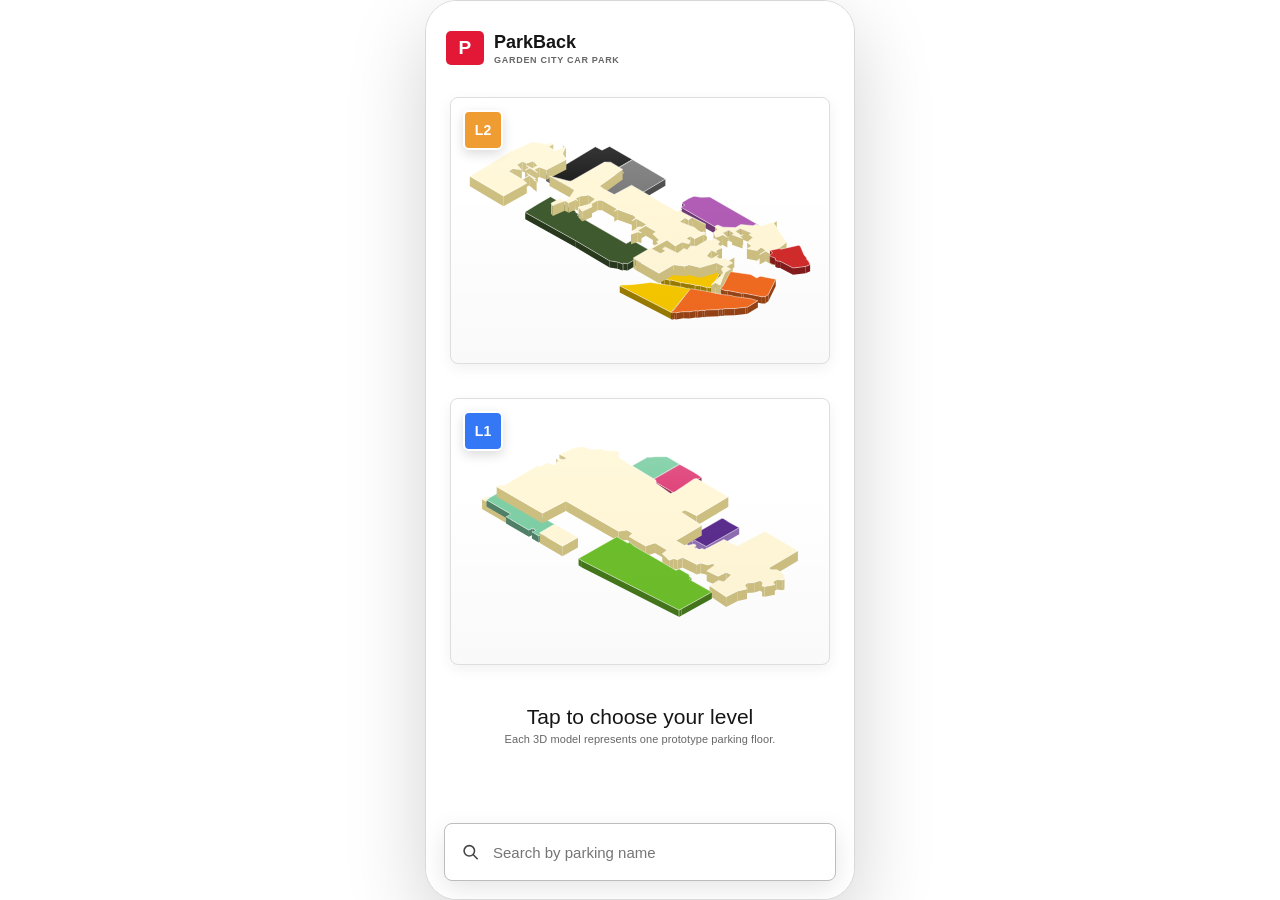
==== commit 06a0b7b3: "Add modular FindMyCar prototype" ====
--- a/codex version/ParkBack_Garden_City_Prototype.html
+++ b/codex version/ParkBack_Garden_City_Prototype.html
@@ -176,8 +176,8 @@
       transform: translateY(0);
       transition: transform .25s ease;
     }
-    .level-card[data-floor="L2"] .level-model { top: 20%; height: 64%; }
-    .level-card[data-floor="L1"] .level-model { top: 17%; height: 64%; }
+    .level-card[data-floor="L2"] .level-model,
+    .level-card[data-floor="L1"] .level-model { top: 12%; height: 76%; }
     .level-card:hover .level-model, .level-card.selected .level-model { transform: translateY(-3px); }
     .model-shadow { fill: rgba(0,0,0,.10); filter: blur(5px); }
     .model-slab .top { fill: var(--top); stroke: rgba(0,0,0,.20); stroke-width: 1.3; stroke-linejoin: round; vector-effect: non-scaling-stroke; }
@@ -1231,47 +1231,109 @@
         showToast.timer = window.setTimeout(function () { toast.classList.remove("show"); }, 1700);
       }
 
-      function prefixedDeck(level) {
-        return deck(level)
-          .replace(/id="/g, 'id="codex-' + level + '-')
-          .replace(/url\(#/g, 'url(#codex-' + level + '-');
+      /* Home models come from the same polygons as the level maps.  Normalise
+         by units-per-metre first so L1 and L2 keep a comparable physical size.
+         This is a true isometric projection: both plan axes have unit length,
+         so the source-plan proportions are not stretched in either direction. */
+      function projectPlanPoint(point) {
+        return [
+          +((point[0] + point[1]) * .8660254).toFixed(2),
+          +((point[1] - point[0]) * .5).toFixed(2)
+        ];
+      }
+
+      function planMetres(points, unitsPerMetre) {
+        return points.filter(function (point) {
+          return point.length > 1 && isFinite(point[0]) && isFinite(point[1]);
+        }).map(function (point) {
+          return [point[0] / unitsPerMetre, point[1] / unitsPerMetre];
+        });
+      }
+
+      function floorPlanItems(level) {
+        var plan = CONFIG.levels[level].plan;
+        var units = plan.upm || 1;
+        var items = plan.mall.map(function (polygon, index) {
+          return {
+            id: "mall-" + index,
+            building: true,
+            pts: planMetres(parseZone(polygon), units).map(projectPlanPoint)
+          };
+        });
+
+        CONFIG.levels[level].zones.forEach(function (zone, index) {
+          var metres = planMetres(parseZone(zone.pts), units);
+          items.push({
+            id: zone.park + "-" + index,
+            park: zone.park,
+            pts: metres.map(projectPlanPoint)
+          });
+        });
+        return items;
+      }
+
+      var planCardDepth = {
+        building: 24,
+        parking: 16
+      };
+
+      function planDeckMarkup(level, items) {
+        var markup = '';
+
+        items.slice().sort(function (a, b) {
+          var aBottom = Math.max.apply(null, a.pts.map(function (point) { return point[1]; }));
+          var bBottom = Math.max.apply(null, b.pts.map(function (point) { return point[1]; }));
+          return aBottom - bBottom;
+        }).forEach(function (item) {
+          if (item.building) {
+            markup += '<g class="plan-card-mass">' +
+              slab(item.pts, planCardDepth.building, planCardDepth.building,
+                'var(--bldg)', 'var(--bldg-side-2)') +
+              '</g>';
+          } else {
+            var fill = parkFill(item.park);
+            markup += '<g class="plan-card-zone" data-zone="' + item.id + '">' +
+              slab(item.pts, planCardDepth.parking, planCardDepth.parking,
+                fill, sideColour(fill, .38)) +
+              '</g>';
+          }
+        });
+        return markup;
       }
 
       function renderCardModels() {
-        var boxes = Object.keys(CONFIG.levels).map(function (level) {
-          var items = shapesOn(level);
-          var floor = floorOf(items);
-          var towers = items.filter(function (item) { return item.bldg; })
-            .reduce(function (all, item) {
-              return all.concat(item.pts.map(function (point) { return point[1] - MODEL.tower; }));
-            }, []);
-          var xs = floor.map(function (point) { return point[0]; });
-          var ys = floor.map(function (point) { return point[1]; });
+        var models = Object.keys(CONFIG.levels).map(function (level) {
+          var items = floorPlanItems(level);
+          var points = items.reduce(function (all, item) { return all.concat(item.pts); }, []);
+          var xs = points.map(function (point) { return point[0]; });
+          var ys = points.map(function (point) { return point[1]; });
           return {
             level: level,
+            items: items,
             x0: Math.min.apply(null, xs),
             x1: Math.max.apply(null, xs),
-            y0: Math.min.apply(null, ys.concat(towers)),
-            y1: Math.max.apply(null, ys) + MODEL.floor
+            y0: Math.min.apply(null, ys) - planCardDepth.building,
+            y1: Math.max.apply(null, ys)
           };
         });
-        var margin = MODEL.margin;
-        var width = Math.max.apply(null, boxes.map(function (box) { return box.x1 - box.x0; })) + margin * 2;
-        var height = Math.max.apply(null, boxes.map(function (box) { return box.y1 - box.y0; })) + margin * 2;
+        var margin = 28;
+        var width = Math.max.apply(null, models.map(function (model) { return model.x1 - model.x0; })) + margin * 2;
+        var height = Math.max.apply(null, models.map(function (model) { return model.y1 - model.y0; })) + margin * 2;
 
         cards.forEach(function (card) {
           var level = card.getAttribute("data-floor");
-          var box = boxes.filter(function (item) { return item.level === level; })[0];
+          var model = models.filter(function (item) { return item.level === level; })[0];
           var viewBox = [
-            (box.x0 + box.x1) / 2 - width / 2,
-            (box.y0 + box.y1) / 2 - height / 2,
+            (model.x0 + model.x1) / 2 - width / 2,
+            (model.y0 + model.y1) / 2 - height / 2,
             width,
             height
           ].map(function (number) { return number.toFixed(1); }).join(" ");
           var svg = card.querySelector(".level-model");
           svg.setAttribute("viewBox", viewBox);
           svg.setAttribute("preserveAspectRatio", "xMidYMid meet");
-          svg.innerHTML = prefixedDeck(level);
+          svg.setAttribute("aria-label", CONFIG.levels[level].name + " 3D model based on the floor plan");
+          svg.innerHTML = planDeckMarkup(level, model.items);
         });
       }
 
@@ -1740,6 +1802,7 @@
         draftBayByArea = {};
       });
 
+      renderCardModels();
       syncSkin();
     })();
   </script>
